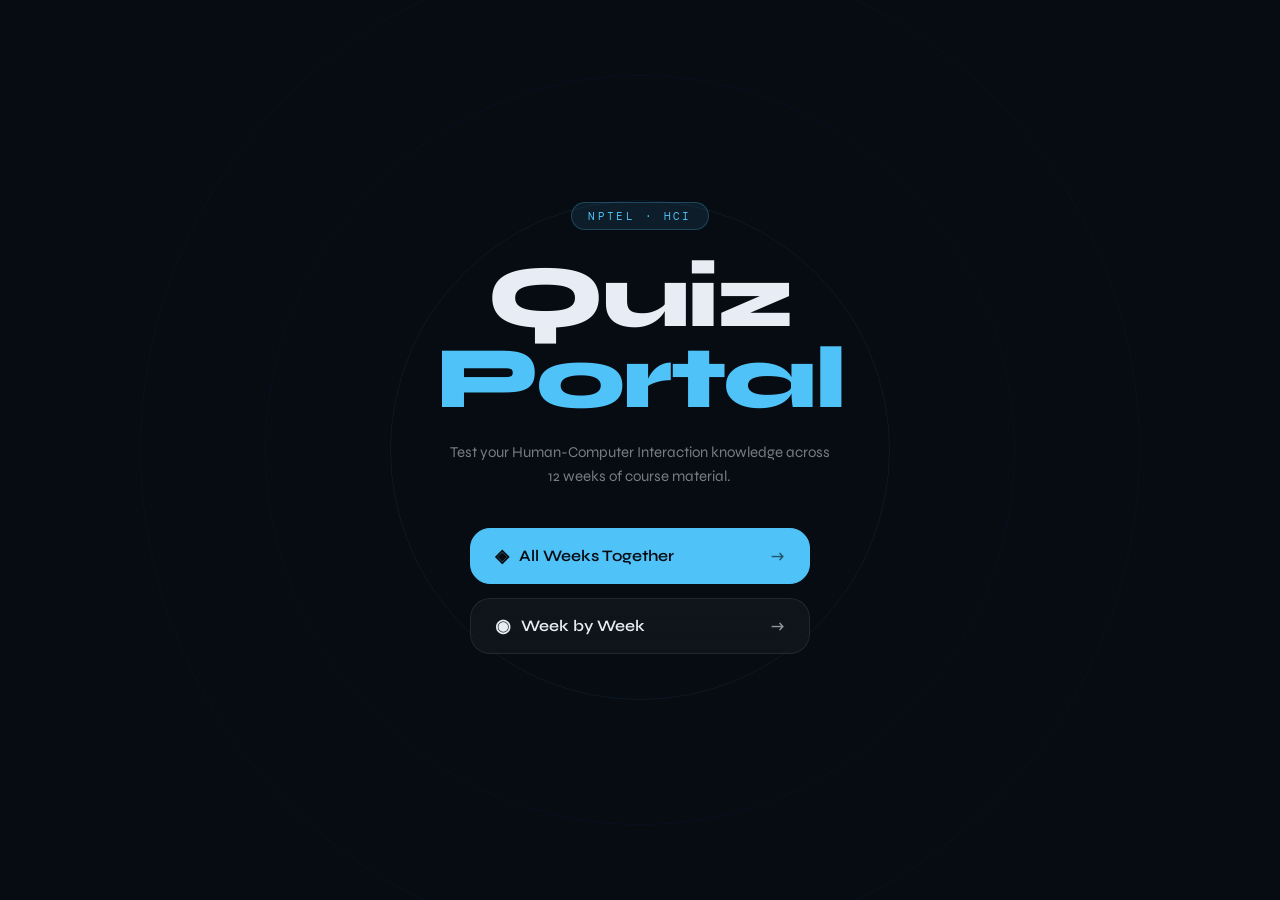
==== index.html @ 23ce1670 "Add files via upload" ====
<!DOCTYPE html>
<html lang="en">
<head>
<meta charset="UTF-8" />
<meta name="viewport" content="width=device-width, initial-scale=1.0" />
<title>Quiz Portal — NPTEL HCI</title>
<link rel="preconnect" href="https://fonts.googleapis.com" />
<link rel="preconnect" href="https://fonts.gstatic.com" crossorigin />
<link href="https://fonts.googleapis.com/css2?family=Syne:wght@400;600;700;800&family=DM+Mono:wght@300;400;500&display=swap" rel="stylesheet" />
<link rel="stylesheet" href="style.css" />
</head>
<body>
<canvas id="bg-canvas"></canvas>

<!-- HOME SCREEN -->
<div id="screen-home" class="screen active">
  <div class="home-content">
    <div class="logo-badge">NPTEL · HCI</div>
    <h1 class="home-title">Quiz<br/><span class="accent">Portal</span></h1>
    <p class="home-sub">Test your Human-Computer Interaction knowledge across 12 weeks of course material.</p>
    <div class="home-buttons">
      <button class="btn-primary" onclick="App.goAllWeeks()">
        <span class="btn-icon">◈</span>
        All Weeks Together
        <span class="btn-arrow">→</span>
      </button>
      <button class="btn-secondary" onclick="App.goWeekByWeek()">
        <span class="btn-icon">◉</span>
        Week by Week
        <span class="btn-arrow">→</span>
      </button>
    </div>
    <div class="last-score-display" id="last-score-display"></div>
  </div>
  <div class="home-deco">
    <div class="deco-ring ring-1"></div>
    <div class="deco-ring ring-2"></div>
    <div class="deco-ring ring-3"></div>
  </div>
</div>

<!-- WEEK SELECTOR -->
<div id="screen-week-select" class="screen">
  <div class="inner-card">
    <button class="back-btn" onclick="App.goHome()">← Back</button>
    <h2 class="card-title">Select a Week</h2>
    <p class="card-sub">Choose which week's material you want to practice.</p>
    <div class="week-grid" id="week-grid"></div>
  </div>
</div>

<!-- MODE SELECT -->
<div id="screen-mode-select" class="screen">
  <div class="inner-card">
    <button class="back-btn" id="mode-back-btn">← Back</button>
    <div class="mode-label" id="mode-label">All Weeks</div>
    <h2 class="card-title">Choose Mode</h2>
    <p class="card-sub">How would you like to practice?</p>
    <div class="mode-cards">
      <div class="mode-card" onclick="App.startExam()">
        <div class="mode-icon">⏱</div>
        <h3>Exam Demo</h3>
        <p>50 random questions · 3 hour timer · Graded result</p>
        <span class="mode-tag">Timed</span>
      </div>
      <div class="mode-card" onclick="App.startEndless()">
        <div class="mode-icon">∞</div>
        <h3>Endless Mode</h3>
        <p>Unlimited questions · No timer · End when you want</p>
        <span class="mode-tag">Relaxed</span>
      </div>
    </div>
  </div>
</div>

<!-- QUIZ SCREEN -->
<div id="screen-quiz" class="screen">
  <div class="quiz-header">
    <div class="quiz-meta">
      <span id="quiz-mode-badge" class="mode-badge">EXAM</span>
      <span id="quiz-week-label" class="week-label">All Weeks</span>
    </div>
    <div id="timer-display" class="timer-display">
      <span class="timer-icon">◷</span>
      <span id="timer-text">3:00:00</span>
    </div>
    <button class="end-btn" id="end-btn" onclick="App.endQuiz()">End Quiz</button>
  </div>

  <div class="quiz-body">
    <div class="progress-bar-wrap">
      <div class="progress-bar" id="progress-bar"></div>
    </div>
    <div class="q-counter" id="q-counter">Question 1</div>

    <div class="question-card" id="question-card">
      <p class="question-text" id="question-text">Loading...</p>
      <div class="options-list" id="options-list"></div>
    </div>

    <button class="btn-next" id="btn-next" onclick="App.nextQuestion()" style="display:none">
      Next →
    </button>
  </div>
</div>

<!-- RESULT SCREEN -->
<div id="screen-result" class="screen">
  <div class="result-card">
    <div class="result-icon" id="result-icon">🎉</div>
    <h2 class="result-title" id="result-title">Quiz Complete!</h2>
    <div class="result-stats">
      <div class="stat-box">
        <span class="stat-val" id="stat-total">0</span>
        <span class="stat-label">Total</span>
      </div>
      <div class="stat-box correct">
        <span class="stat-val" id="stat-correct">0</span>
        <span class="stat-label">Correct</span>
      </div>
      <div class="stat-box wrong">
        <span class="stat-val" id="stat-wrong">0</span>
        <span class="stat-label">Wrong</span>
      </div>
      <div class="stat-box score">
        <span class="stat-val" id="stat-score">0%</span>
        <span class="stat-label">Score</span>
      </div>
    </div>
    <div class="score-bar-wrap">
      <div class="score-bar" id="score-bar"></div>
    </div>
    <p class="score-message" id="score-message"></p>
    <div class="result-actions">
      <button class="btn-primary" onclick="App.restart()">↺ Play Again</button>
      <button class="btn-secondary" onclick="App.goHome()">⌂ Home</button>
    </div>
  </div>
</div>

<script src="data.js"></script>
<script src="script.js"></script>
</body>
</html>
---- style.css ----
/* ===== RESET & BASE ===== */
*, *::before, *::after { box-sizing: border-box; margin: 0; padding: 0; }

:root {
  --bg: #070b12;
  --surface: rgba(255,255,255,0.04);
  --surface-hover: rgba(255,255,255,0.08);
  --border: rgba(255,255,255,0.08);
  --border-bright: rgba(120,200,255,0.3);
  --text: #e8edf5;
  --text-muted: rgba(232,237,245,0.5);
  --accent: #4fc3f7;
  --accent2: #7c4dff;
  --accent3: #00e5ff;
  --correct: #00e676;
  --wrong: #ff5252;
  --gold: #ffd740;
  --glow: rgba(79,195,247,0.15);
  --font-display: 'Syne', sans-serif;
  --font-mono: 'DM Mono', monospace;
  --radius: 20px;
  --radius-sm: 12px;
}

html, body {
  height: 100%;
  background: var(--bg);
  color: var(--text);
  font-family: var(--font-display);
  overflow: hidden;
}

/* ===== ANIMATED BACKGROUND ===== */
#bg-canvas {
  position: fixed;
  inset: 0;
  z-index: 0;
  pointer-events: none;
}

/* ===== SCREENS ===== */
.screen {
  position: fixed;
  inset: 0;
  display: flex;
  align-items: center;
  justify-content: center;
  z-index: 10;
  opacity: 0;
  pointer-events: none;
  transform: translateY(24px);
  transition: opacity 0.45s cubic-bezier(0.4,0,0.2,1), transform 0.45s cubic-bezier(0.4,0,0.2,1);
}
.screen.active {
  opacity: 1;
  pointer-events: all;
  transform: translateY(0);
}
.screen.exit {
  opacity: 0;
  transform: translateY(-24px);
  pointer-events: none;
}

/* ===== HOME SCREEN ===== */
#screen-home {
  flex-direction: column;
}
.home-content {
  position: relative;
  z-index: 2;
  text-align: center;
  max-width: 520px;
  padding: 40px 24px;
}
.logo-badge {
  display: inline-block;
  font-family: var(--font-mono);
  font-size: 11px;
  letter-spacing: 0.22em;
  color: var(--accent);
  background: rgba(79,195,247,0.1);
  border: 1px solid rgba(79,195,247,0.25);
  padding: 6px 16px;
  border-radius: 100px;
  margin-bottom: 28px;
  text-transform: uppercase;
}
.home-title {
  font-size: clamp(56px, 10vw, 88px);
  font-weight: 800;
  line-height: 0.92;
  letter-spacing: -0.03em;
  margin-bottom: 20px;
}
.home-title .accent {
  color: var(--accent);
  display: block;
}
.home-sub {
  color: var(--text-muted);
  font-size: 15px;
  line-height: 1.6;
  max-width: 380px;
  margin: 0 auto 40px;
}
.home-buttons {
  display: flex;
  flex-direction: column;
  gap: 14px;
  align-items: center;
}

/* ===== BUTTONS ===== */
.btn-primary, .btn-secondary {
  display: flex;
  align-items: center;
  gap: 10px;
  width: 100%;
  max-width: 340px;
  padding: 16px 24px;
  border-radius: var(--radius);
  font-family: var(--font-display);
  font-size: 16px;
  font-weight: 600;
  cursor: pointer;
  border: 1px solid transparent;
  transition: all 0.25s ease;
  position: relative;
  overflow: hidden;
}
.btn-primary {
  background: var(--accent);
  color: #070b12;
  border-color: var(--accent);
}
.btn-primary:hover {
  background: var(--accent3);
  border-color: var(--accent3);
  transform: translateY(-2px);
  box-shadow: 0 8px 32px rgba(79,195,247,0.35);
}
.btn-secondary {
  background: var(--surface);
  color: var(--text);
  border-color: var(--border);
  backdrop-filter: blur(12px);
}
.btn-secondary:hover {
  background: var(--surface-hover);
  border-color: var(--border-bright);
  transform: translateY(-2px);
  box-shadow: 0 8px 32px rgba(79,195,247,0.1);
}
.btn-icon { font-size: 18px; }
.btn-arrow { margin-left: auto; opacity: 0.6; }

/* ===== HOME DECO ===== */
.home-deco {
  position: fixed;
  inset: 0;
  pointer-events: none;
  z-index: 1;
}
.deco-ring {
  position: absolute;
  border-radius: 50%;
  border: 1px solid rgba(79,195,247,0.08);
  top: 50%; left: 50%;
  transform: translate(-50%, -50%);
  animation: pulse-ring 6s ease-in-out infinite;
}
.ring-1 { width: 500px; height: 500px; animation-delay: 0s; }
.ring-2 { width: 750px; height: 750px; animation-delay: 1.5s; border-color: rgba(124,77,255,0.06); }
.ring-3 { width: 1000px; height: 1000px; animation-delay: 3s; border-color: rgba(0,229,255,0.04); }
@keyframes pulse-ring {
  0%, 100% { opacity: 0.4; transform: translate(-50%,-50%) scale(1); }
  50% { opacity: 1; transform: translate(-50%,-50%) scale(1.03); }
}

/* ===== LAST SCORE ===== */
.last-score-display {
  margin-top: 24px;
  font-family: var(--font-mono);
  font-size: 12px;
  color: var(--text-muted);
  min-height: 20px;
}

/* ===== INNER CARD ===== */
.inner-card {
  background: rgba(10,16,28,0.85);
  backdrop-filter: blur(32px);
  border: 1px solid var(--border);
  border-radius: var(--radius);
  padding: 40px;
  max-width: 680px;
  width: calc(100% - 32px);
  max-height: calc(100vh - 40px);
  overflow-y: auto;
  position: relative;
}
.inner-card::-webkit-scrollbar { width: 4px; }
.inner-card::-webkit-scrollbar-track { background: transparent; }
.inner-card::-webkit-scrollbar-thumb { background: var(--border); border-radius: 4px; }

.back-btn {
  background: none;
  border: none;
  color: var(--text-muted);
  font-family: var(--font-mono);
  font-size: 13px;
  cursor: pointer;
  padding: 0;
  margin-bottom: 24px;
  display: block;
  transition: color 0.2s;
}
.back-btn:hover { color: var(--accent); }

.card-title {
  font-size: 32px;
  font-weight: 800;
  letter-spacing: -0.02em;
  margin-bottom: 8px;
}
.card-sub {
  color: var(--text-muted);
  font-size: 14px;
  margin-bottom: 32px;
  line-height: 1.6;
}

/* ===== WEEK GRID ===== */
.week-grid {
  display: grid;
  grid-template-columns: repeat(auto-fill, minmax(110px, 1fr));
  gap: 12px;
}
.week-btn {
  background: var(--surface);
  border: 1px solid var(--border);
  border-radius: var(--radius-sm);
  padding: 16px 12px;
  color: var(--text);
  font-family: var(--font-display);
  font-size: 14px;
  font-weight: 600;
  cursor: pointer;
  transition: all 0.22s ease;
  text-align: center;
}
.week-btn:hover {
  background: var(--surface-hover);
  border-color: var(--accent);
  color: var(--accent);
  transform: translateY(-2px);
  box-shadow: 0 4px 20px var(--glow);
}
.week-btn .wk-num {
  display: block;
  font-size: 22px;
  font-weight: 800;
  margin-bottom: 4px;
}

/* ===== MODE LABEL ===== */
.mode-label {
  display: inline-block;
  font-family: var(--font-mono);
  font-size: 11px;
  color: var(--accent2);
  background: rgba(124,77,255,0.1);
  border: 1px solid rgba(124,77,255,0.25);
  padding: 5px 14px;
  border-radius: 100px;
  letter-spacing: 0.15em;
  margin-bottom: 16px;
  text-transform: uppercase;
}

/* ===== MODE CARDS ===== */
.mode-cards {
  display: grid;
  grid-template-columns: 1fr 1fr;
  gap: 16px;
}
@media (max-width: 480px) { .mode-cards { grid-template-columns: 1fr; } }
.mode-card {
  background: var(--surface);
  border: 1px solid var(--border);
  border-radius: var(--radius);
  padding: 28px 24px;
  cursor: pointer;
  transition: all 0.25s ease;
  position: relative;
  overflow: hidden;
}
.mode-card::before {
  content: '';
  position: absolute;
  top: -50%; left: -50%;
  width: 200%; height: 200%;
  background: radial-gradient(circle, rgba(79,195,247,0.06) 0%, transparent 60%);
  opacity: 0;
  transition: opacity 0.3s;
}
.mode-card:hover::before { opacity: 1; }
.mode-card:hover {
  border-color: var(--accent);
  transform: translateY(-3px);
  box-shadow: 0 12px 40px var(--glow);
}
.mode-icon {
  font-size: 32px;
  margin-bottom: 14px;
  display: block;
}
.mode-card h3 {
  font-size: 20px;
  font-weight: 700;
  margin-bottom: 8px;
}
.mode-card p {
  font-size: 13px;
  color: var(--text-muted);
  line-height: 1.5;
  margin-bottom: 16px;
}
.mode-tag {
  font-family: var(--font-mono);
  font-size: 10px;
  letter-spacing: 0.15em;
  text-transform: uppercase;
  color: var(--accent);
  background: rgba(79,195,247,0.1);
  border: 1px solid rgba(79,195,247,0.2);
  padding: 4px 10px;
  border-radius: 100px;
}

/* ===== QUIZ SCREEN ===== */
#screen-quiz {
  flex-direction: column;
  align-items: stretch;
  justify-content: flex-start;
  padding: 0;
  overflow-y: auto;
}
.quiz-header {
  display: flex;
  align-items: center;
  gap: 16px;
  padding: 16px 24px;
  background: rgba(7,11,18,0.9);
  backdrop-filter: blur(20px);
  border-bottom: 1px solid var(--border);
  position: sticky;
  top: 0;
  z-index: 100;
  flex-shrink: 0;
}
.quiz-meta {
  display: flex;
  align-items: center;
  gap: 10px;
  flex: 1;
  min-width: 0;
}
.mode-badge {
  font-family: var(--font-mono);
  font-size: 10px;
  letter-spacing: 0.15em;
  color: var(--accent);
  background: rgba(79,195,247,0.12);
  border: 1px solid rgba(79,195,247,0.25);
  padding: 4px 10px;
  border-radius: 100px;
  white-space: nowrap;
}
.week-label {
  font-size: 13px;
  color: var(--text-muted);
  white-space: nowrap;
  overflow: hidden;
  text-overflow: ellipsis;
}
.timer-display {
  display: flex;
  align-items: center;
  gap: 6px;
  font-family: var(--font-mono);
  font-size: 16px;
  font-weight: 500;
  color: var(--accent);
  background: rgba(79,195,247,0.07);
  padding: 6px 14px;
  border-radius: 100px;
  border: 1px solid rgba(79,195,247,0.15);
  transition: all 0.3s;
  white-space: nowrap;
}
.timer-display.warn { color: var(--wrong); border-color: rgba(255,82,82,0.3); background: rgba(255,82,82,0.07); }
.end-btn {
  background: rgba(255,82,82,0.1);
  border: 1px solid rgba(255,82,82,0.3);
  color: var(--wrong);
  font-family: var(--font-display);
  font-size: 13px;
  font-weight: 600;
  padding: 8px 16px;
  border-radius: 100px;
  cursor: pointer;
  transition: all 0.22s;
  white-space: nowrap;
}
.end-btn:hover { background: rgba(255,82,82,0.2); transform: scale(1.03); }

.quiz-body {
  flex: 1;
  display: flex;
  flex-direction: column;
  align-items: center;
  padding: 32px 16px 40px;
  max-width: 680px;
  margin: 0 auto;
  width: 100%;
}

.progress-bar-wrap {
  width: 100%;
  height: 3px;
  background: var(--border);
  border-radius: 100px;
  margin-bottom: 20px;
  overflow: hidden;
}
.progress-bar {
  height: 100%;
  background: linear-gradient(90deg, var(--accent2), var(--accent));
  border-radius: 100px;
  transition: width 0.4s cubic-bezier(0.4,0,0.2,1);
  width: 0%;
}

.q-counter {
  font-family: var(--font-mono);
  font-size: 12px;
  color: var(--text-muted);
  letter-spacing: 0.1em;
  margin-bottom: 20px;
  align-self: flex-start;
}

.question-card {
  background: rgba(10,16,28,0.8);
  backdrop-filter: blur(24px);
  border: 1px solid var(--border);
  border-radius: var(--radius);
  padding: 36px;
  width: 100%;
  animation: card-in 0.35s cubic-bezier(0.4,0,0.2,1);
}
@keyframes card-in {
  from { opacity: 0; transform: translateY(16px); }
  to { opacity: 1; transform: translateY(0); }
}
.question-text {
  font-size: clamp(16px, 2.5vw, 20px);
  font-weight: 600;
  line-height: 1.5;
  margin-bottom: 28px;
  letter-spacing: -0.01em;
}

.options-list {
  display: flex;
  flex-direction: column;
  gap: 10px;
}
.option-btn {
  display: flex;
  align-items: center;
  gap: 14px;
  background: var(--surface);
  border: 1px solid var(--border);
  border-radius: var(--radius-sm);
  padding: 14px 18px;
  color: var(--text);
  font-family: var(--font-display);
  font-size: 15px;
  cursor: pointer;
  text-align: left;
  transition: all 0.2s ease;
  position: relative;
  overflow: hidden;
}
.option-btn:hover:not(.disabled) {
  background: var(--surface-hover);
  border-color: var(--border-bright);
  transform: translateX(4px);
}
.option-btn.disabled { cursor: default; pointer-events: none; }
.option-btn.selected {
  border-color: var(--accent);
  background: rgba(79,195,247,0.08);
}
.option-btn.correct {
  border-color: var(--correct);
  background: rgba(0,230,118,0.1);
  color: var(--correct);
}
.option-btn.wrong {
  border-color: var(--wrong);
  background: rgba(255,82,82,0.1);
  color: var(--wrong);
}
.option-btn.reveal-correct {
  border-color: var(--correct);
  background: rgba(0,230,118,0.06);
}
.opt-letter {
  display: flex;
  align-items: center;
  justify-content: center;
  width: 30px;
  height: 30px;
  border-radius: 8px;
  background: rgba(255,255,255,0.06);
  font-family: var(--font-mono);
  font-size: 12px;
  font-weight: 500;
  flex-shrink: 0;
  transition: all 0.2s;
}
.option-btn.correct .opt-letter { background: var(--correct); color: #070b12; }
.option-btn.wrong .opt-letter { background: var(--wrong); color: #fff; }
.option-btn.reveal-correct .opt-letter { background: var(--correct); color: #070b12; }

.btn-next {
  margin-top: 24px;
  align-self: flex-end;
  background: var(--accent);
  color: #070b12;
  border: none;
  border-radius: var(--radius);
  padding: 14px 28px;
  font-family: var(--font-display);
  font-size: 15px;
  font-weight: 700;
  cursor: pointer;
  transition: all 0.22s;
  animation: fade-up 0.3s ease;
}
@keyframes fade-up {
  from { opacity: 0; transform: translateY(10px); }
  to { opacity: 1; transform: translateY(0); }
}
.btn-next:hover {
  background: var(--accent3);
  transform: translateY(-2px);
  box-shadow: 0 8px 24px rgba(79,195,247,0.3);
}

/* ===== RESULT SCREEN ===== */
.result-card {
  background: rgba(10,16,28,0.9);
  backdrop-filter: blur(32px);
  border: 1px solid var(--border);
  border-radius: var(--radius);
  padding: 48px 40px;
  max-width: 560px;
  width: calc(100% - 32px);
  text-align: center;
  animation: card-in 0.5s cubic-bezier(0.4,0,0.2,1);
}
.result-icon {
  font-size: 56px;
  margin-bottom: 16px;
  display: block;
}
.result-title {
  font-size: 32px;
  font-weight: 800;
  margin-bottom: 32px;
  letter-spacing: -0.02em;
}

.result-stats {
  display: grid;
  grid-template-columns: repeat(4, 1fr);
  gap: 12px;
  margin-bottom: 24px;
}
@media (max-width: 440px) { .result-stats { grid-template-columns: repeat(2, 1fr); } }
.stat-box {
  background: var(--surface);
  border: 1px solid var(--border);
  border-radius: var(--radius-sm);
  padding: 16px 10px;
  display: flex;
  flex-direction: column;
  align-items: center;
  gap: 4px;
}
.stat-box.correct { border-color: rgba(0,230,118,0.3); background: rgba(0,230,118,0.06); }
.stat-box.wrong { border-color: rgba(255,82,82,0.3); background: rgba(255,82,82,0.06); }
.stat-box.score { border-color: rgba(255,215,64,0.3); background: rgba(255,215,64,0.06); }
.stat-val {
  font-size: 28px;
  font-weight: 800;
  letter-spacing: -0.02em;
}
.stat-box.correct .stat-val { color: var(--correct); }
.stat-box.wrong .stat-val { color: var(--wrong); }
.stat-box.score .stat-val { color: var(--gold); }
.stat-label {
  font-family: var(--font-mono);
  font-size: 10px;
  color: var(--text-muted);
  letter-spacing: 0.12em;
  text-transform: uppercase;
}

.score-bar-wrap {
  width: 100%;
  height: 6px;
  background: var(--border);
  border-radius: 100px;
  overflow: hidden;
  margin-bottom: 16px;
}
.score-bar {
  height: 100%;
  border-radius: 100px;
  background: linear-gradient(90deg, var(--accent2), var(--accent));
  transition: width 1s cubic-bezier(0.4,0,0.2,1) 0.3s;
  width: 0%;
}

.score-message {
  font-size: 14px;
  color: var(--text-muted);
  margin-bottom: 32px;
  line-height: 1.6;
}

.result-actions {
  display: flex;
  gap: 12px;
  justify-content: center;
  flex-wrap: wrap;
}
.result-actions .btn-primary,
.result-actions .btn-secondary {
  max-width: 200px;
  justify-content: center;
}

/* ===== SCROLLBAR ===== */
#screen-quiz::-webkit-scrollbar { width: 4px; }
#screen-quiz::-webkit-scrollbar-track { background: transparent; }
#screen-quiz::-webkit-scrollbar-thumb { background: var(--border); border-radius: 4px; }
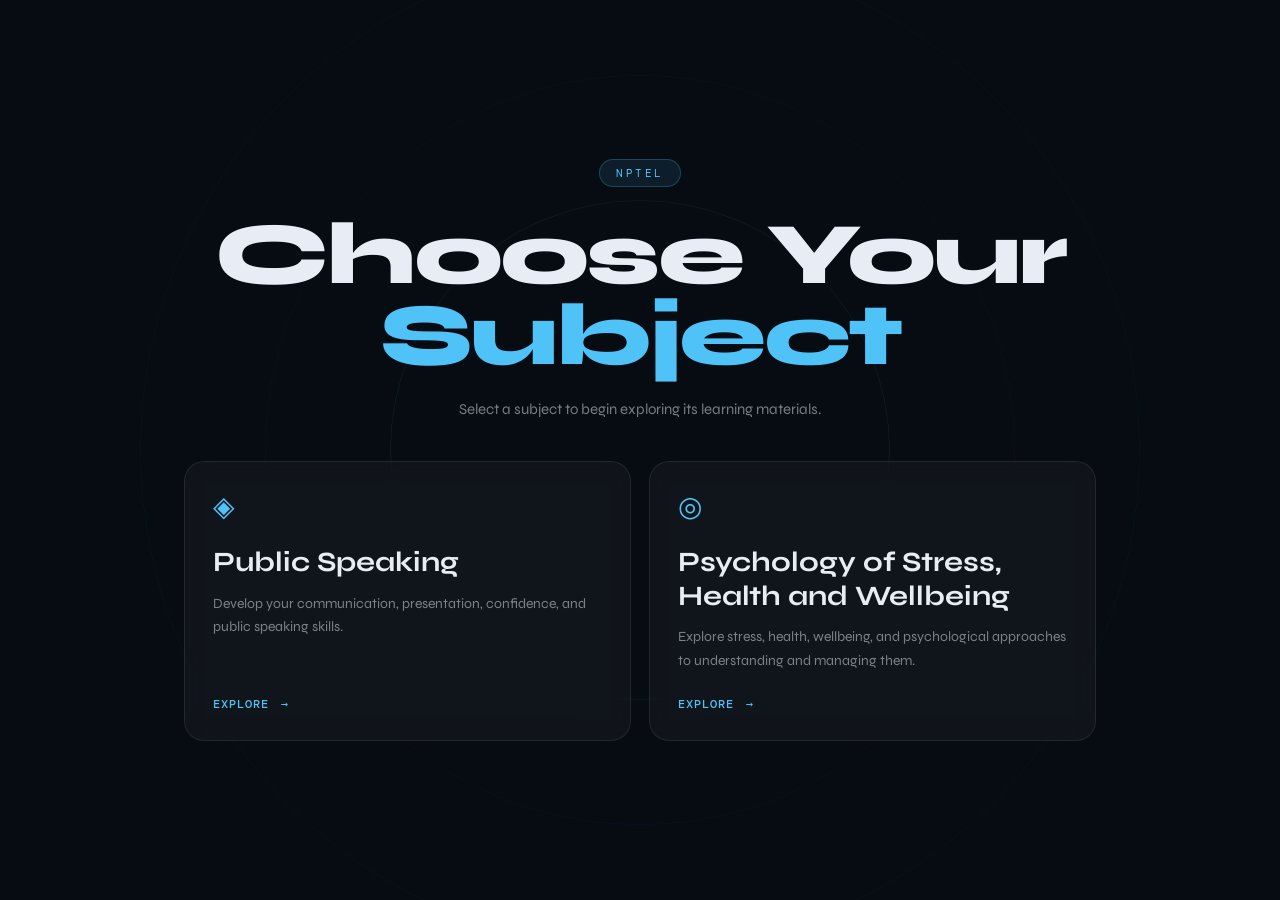
==== commit 391ca6ba: "Create subject selection homepage" ====
--- a/index.html
+++ b/index.html
@@ -3,7 +3,7 @@
 <head>
 <meta charset="UTF-8" />
 <meta name="viewport" content="width=device-width, initial-scale=1.0" />
-<title>Quiz Portal — NPTEL HCI</title>
+<title>Choose Your Subject — NPTEL</title>
 <link rel="preconnect" href="https://fonts.googleapis.com" />
 <link rel="preconnect" href="https://fonts.gstatic.com" crossorigin />
 <link href="https://fonts.googleapis.com/css2?family=Syne:wght@400;600;700;800&family=DM+Mono:wght@300;400;500&display=swap" rel="stylesheet" />
@@ -14,24 +14,25 @@
 
 <!-- HOME SCREEN -->
 <div id="screen-home" class="screen active">
-  <div class="home-content">
-    <div class="logo-badge">NPTEL · HCI</div>
-    <h1 class="home-title">Quiz<br/><span class="accent">Portal</span></h1>
-    <p class="home-sub">Test your Human-Computer Interaction knowledge across 12 weeks of course material.</p>
-    <div class="home-buttons">
-      <button class="btn-primary" onclick="App.goAllWeeks()">
-        <span class="btn-icon">◈</span>
-        All Weeks Together
-        <span class="btn-arrow">→</span>
-      </button>
-      <button class="btn-secondary" onclick="App.goWeekByWeek()">
-        <span class="btn-icon">◉</span>
-        Week by Week
-        <span class="btn-arrow">→</span>
-      </button>
-    </div>
-    <div class="last-score-display" id="last-score-display"></div>
-  </div>
+  <div class="home-content">
+    <div class="logo-badge">NPTEL</div>
+    <h1 class="home-title">Choose Your<br/><span class="accent">Subject</span></h1>
+    <p class="home-sub">Select a subject to begin exploring its learning materials.</p>
+    <div class="subject-grid" aria-label="Available subjects">
+      <a class="subject-card" href="public-speaking.html">
+        <span class="subject-card-icon" aria-hidden="true">◈</span>
+        <h2>Public Speaking</h2>
+        <p>Develop your communication, presentation, confidence, and public speaking skills.</p>
+        <span class="subject-card-link">Explore <span aria-hidden="true">→</span></span>
+      </a>
+      <a class="subject-card" href="psychology-stress-health-wellbeing.html">
+        <span class="subject-card-icon" aria-hidden="true">◎</span>
+        <h2>Psychology of Stress, Health and Wellbeing</h2>
+        <p>Explore stress, health, wellbeing, and psychological approaches to understanding and managing them.</p>
+        <span class="subject-card-link">Explore <span aria-hidden="true">→</span></span>
+      </a>
+    </div>
+  </div>
   <div class="home-deco">
     <div class="deco-ring ring-1"></div>
     <div class="deco-ring ring-2"></div>
@@ -141,4 +142,4 @@
 <script src="data.js"></script>
 <script src="script.js"></script>
 </body>
-</html>+</html>
--- a/style.css
+++ b/style.css
@@ -63,14 +63,15 @@
 }
 
 /* ===== HOME SCREEN ===== */
-#screen-home {
-  flex-direction: column;
-}
-.home-content {
+#screen-home {
+  flex-direction: column;
+  overflow-y: auto;
+}
+.home-content {
   position: relative;
   z-index: 2;
   text-align: center;
-  max-width: 520px;
+  max-width: 960px;
   padding: 40px 24px;
 }
 .logo-badge {
@@ -104,11 +105,106 @@
   max-width: 380px;
   margin: 0 auto 40px;
 }
-.home-buttons {
-  display: flex;
-  flex-direction: column;
-  gap: 14px;
-  align-items: center;
+.subject-grid {
+  display: grid;
+  grid-template-columns: repeat(2, minmax(0, 1fr));
+  gap: 18px;
+  text-align: left;
+}
+.subject-card {
+  display: flex;
+  min-height: 270px;
+  flex-direction: column;
+  align-items: flex-start;
+  padding: 28px;
+  color: var(--text);
+  text-decoration: none;
+  background: var(--surface);
+  border: 1px solid var(--border);
+  border-radius: var(--radius);
+  backdrop-filter: blur(12px);
+  transition: transform 0.25s ease, border-color 0.25s ease, box-shadow 0.25s ease, background 0.25s ease;
+}
+.subject-card:hover,
+.subject-card:focus-visible {
+  background: var(--surface-hover);
+  border-color: var(--accent);
+  box-shadow: 0 12px 40px var(--glow);
+  outline: none;
+  transform: translateY(-4px);
+}
+.subject-card-icon {
+  margin-bottom: 22px;
+  color: var(--accent);
+  font-size: 28px;
+}
+.subject-card h2 {
+  font-size: clamp(21px, 2.5vw, 28px);
+  line-height: 1.2;
+  margin-bottom: 12px;
+}
+.subject-card p {
+  color: var(--text-muted);
+  font-size: 14px;
+  line-height: 1.65;
+}
+.subject-card-link {
+  margin-top: auto;
+  padding-top: 24px;
+  color: var(--accent);
+  font-family: var(--font-mono);
+  font-size: 12px;
+  font-weight: 500;
+  letter-spacing: 0.08em;
+  text-transform: uppercase;
+}
+.subject-card-link span {
+  display: inline-block;
+  margin-left: 4px;
+  transition: transform 0.2s ease;
+}
+.subject-card:hover .subject-card-link span,
+.subject-card:focus-visible .subject-card-link span { transform: translateX(4px); }
+@media (max-width: 640px) {
+  .subject-grid { grid-template-columns: 1fr; }
+  .subject-card { min-height: 220px; }
+}
+
+/* ===== SUBJECT PAGES ===== */
+.subject-page {
+  min-height: 100%;
+  overflow: auto;
+}
+.subject-content {
+  width: min(100% - 32px, 760px);
+  margin: 0 auto;
+  padding: 64px 0;
+}
+.subject-back { display: inline-block; }
+.subject-title {
+  max-width: 720px;
+  font-size: clamp(42px, 8vw, 72px);
+  font-weight: 800;
+  line-height: 1;
+  letter-spacing: -0.03em;
+  margin-bottom: 20px;
+}
+.accent { color: var(--accent); }
+.subject-description {
+  max-width: 620px;
+  color: var(--text-muted);
+  font-size: 17px;
+  line-height: 1.65;
+  margin-bottom: 34px;
+}
+.subject-panel {
+  padding: 28px;
+  background: rgba(10,16,28,0.85);
+  border: 1px solid var(--border);
+  border-radius: var(--radius);
+}
+.subject-panel h2 { font-size: 22px; margin-bottom: 10px; }
+.subject-panel p { color: var(--text-muted); font-size: 14px; line-height: 1.6; }
 }
 
 /* ===== BUTTONS ===== */
@@ -660,4 +756,4 @@
 /* ===== SCROLLBAR ===== */
 #screen-quiz::-webkit-scrollbar { width: 4px; }
 #screen-quiz::-webkit-scrollbar-track { background: transparent; }
-#screen-quiz::-webkit-scrollbar-thumb { background: var(--border); border-radius: 4px; }+#screen-quiz::-webkit-scrollbar-thumb { background: var(--border); border-radius: 4px; }
